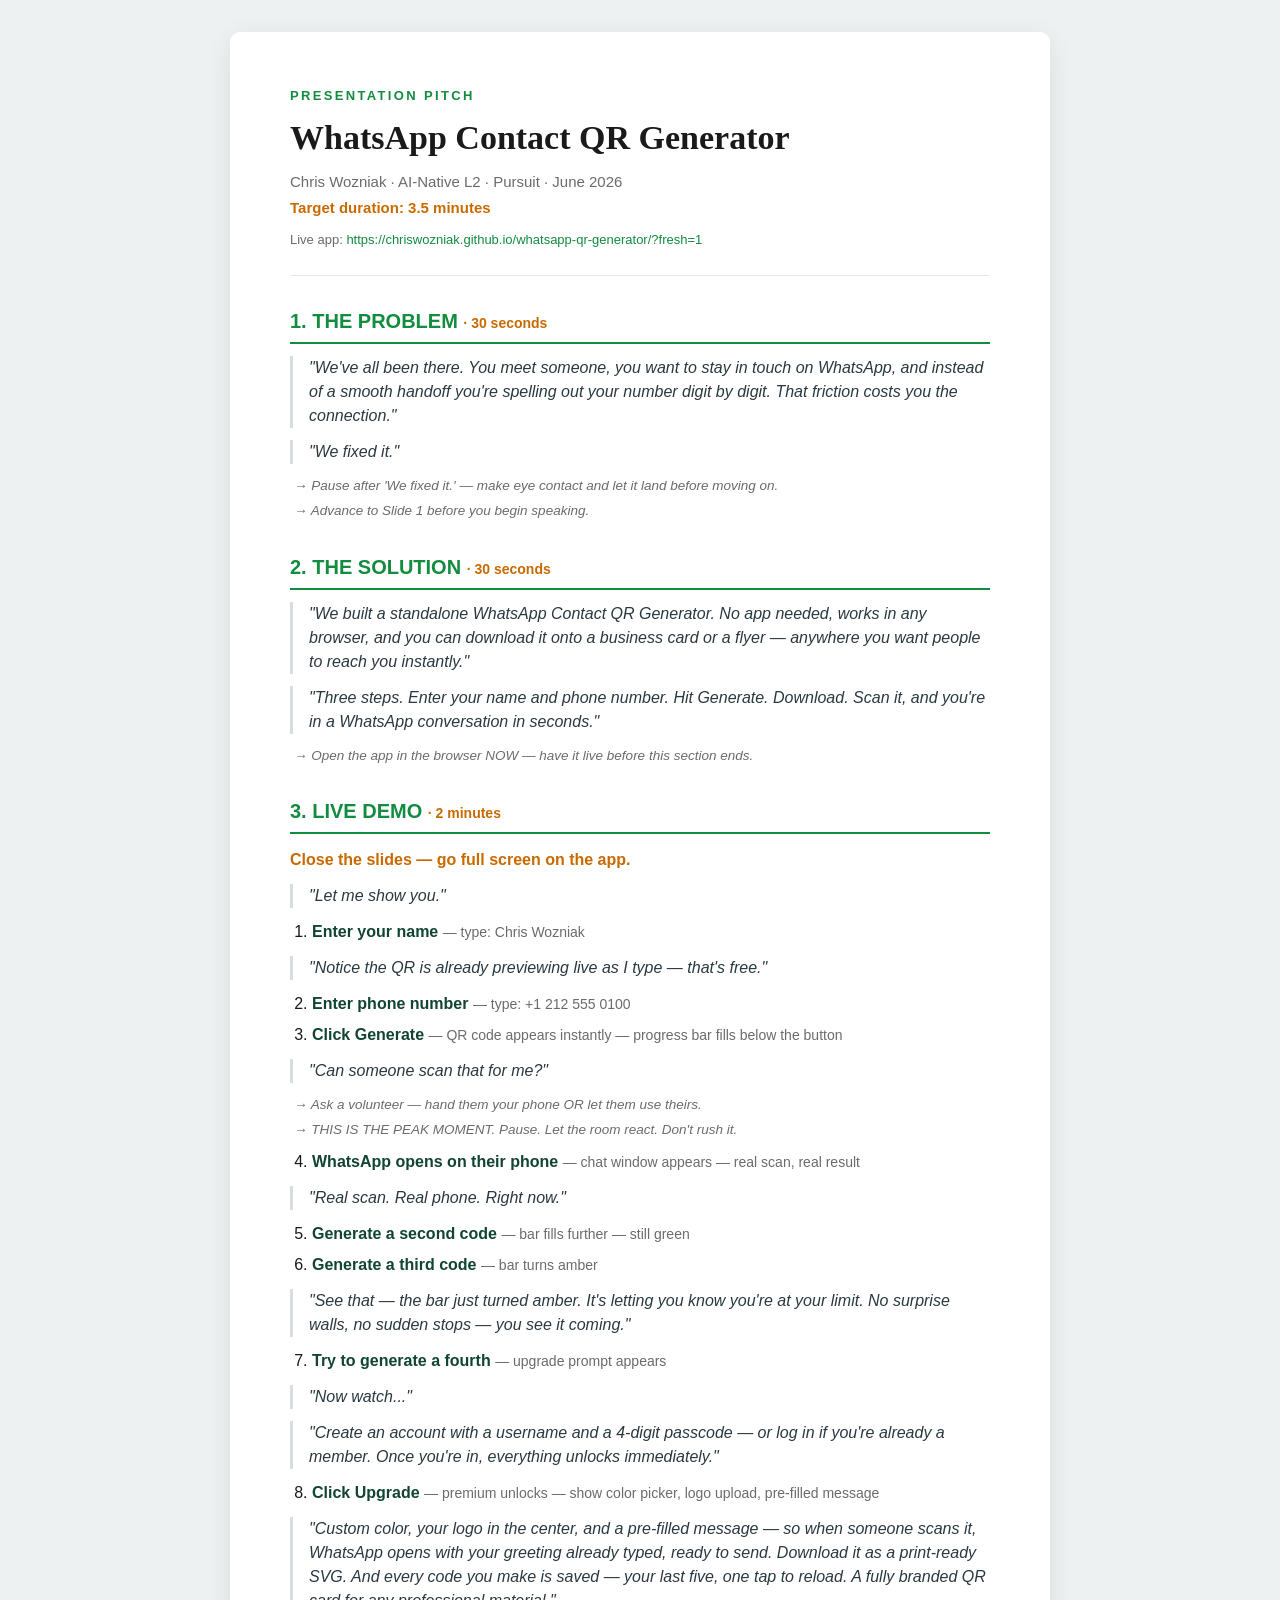
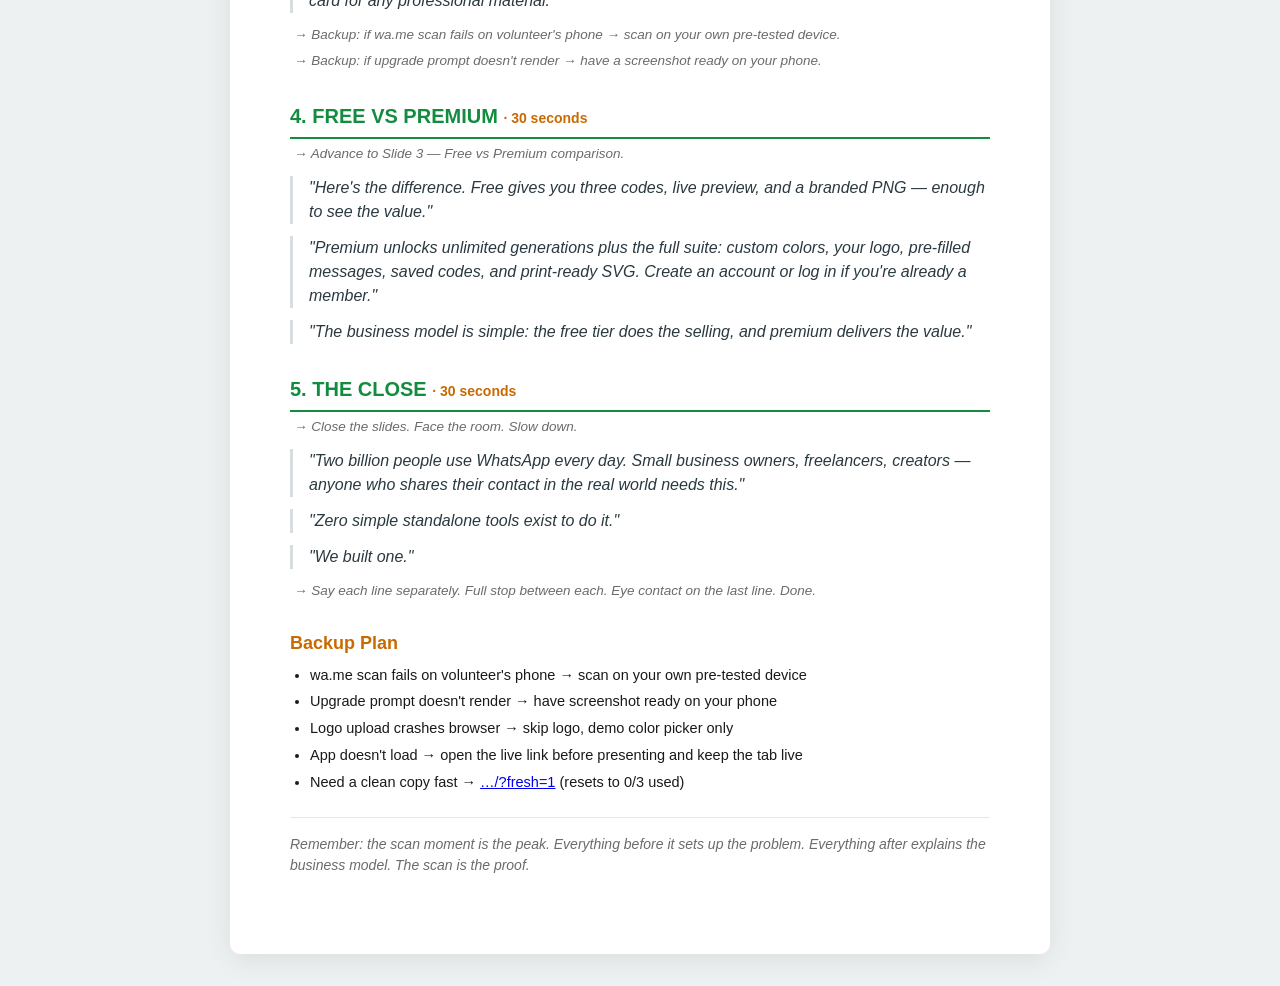
==== presentation-pitch.html @ f489c185 "Add presentation-pitch.html and link it from README HTML version of the 3.5-min pitch script (white " ====
<!DOCTYPE html>
<html lang="en">
<head>
<meta charset="utf-8"/>
<meta name="viewport" content="width=device-width, initial-scale=1"/>
<title>WhatsApp QR Generator — Presentation Pitch</title>
<style>
  :root{
    --green:#128c3e; --orange:#c86a00; --gray:#6b6b6b; --dark:#1a1a1a;
    --line:#e3e8ea; --quote:#16242b;
    --sans:-apple-system,'Segoe UI',Roboto,Helvetica,Arial,sans-serif;
    --serif:Georgia,'Times New Roman',serif;
  }
  *{box-sizing:border-box;}
  body{margin:0;background:#eef1f2;color:var(--dark);font-family:var(--sans);line-height:1.5;}
  .page{max-width:820px;margin:32px auto;background:#fff;border-radius:10px;
        box-shadow:0 6px 28px rgba(0,0,0,.08);padding:54px 60px 64px;}
  .eyebrow{color:var(--green);font-size:13px;font-weight:700;letter-spacing:.18em;text-transform:uppercase;}
  h1{font-family:var(--serif);font-size:34px;margin:6px 0 8px;}
  .byline{color:var(--gray);font-size:15px;}
  .duration{color:var(--orange);font-weight:700;font-size:15px;margin-top:4px;}
  .applink{color:var(--gray);font-size:13px;margin-top:10px;word-break:break-all;}
  .applink a{color:var(--green);text-decoration:none;}
  hr{border:none;border-top:1px solid var(--line);margin:26px 0;}
  h2{color:var(--green);font-size:20px;margin:30px 0 4px;border-bottom:2px solid var(--green);padding-bottom:6px;}
  h2 .secs{color:var(--orange);font-size:14px;font-weight:600;}
  .quote{font-style:italic;font-size:16px;margin:12px 0;padding-left:16px;border-left:3px solid #d7dee0;color:#2a3940;}
  .note{color:var(--gray);font-size:13.5px;font-style:italic;margin:5px 0 5px 4px;}
  .action{color:var(--orange);font-weight:700;margin:14px 0 6px;}
  ol.steps{margin:10px 0;padding-left:22px;}
  ol.steps li{margin:7px 0;}
  ol.steps li b{color:#143;}
  ol.steps li .detail{color:var(--gray);font-size:14px;}
  .backup h3{color:var(--orange);font-size:18px;margin:28px 0 8px;}
  .backup ul{margin:0;padding-left:20px;}
  .backup li{margin:5px 0;font-size:14.5px;}
  .remember{font-style:italic;color:var(--gray);font-size:14px;margin-top:24px;border-top:1px solid var(--line);padding-top:16px;}
  @media print{ body{background:#fff;} .page{box-shadow:none;margin:0;max-width:none;border-radius:0;} }
</style>
</head>
<body>
<div class="page">

  <div class="eyebrow">Presentation Pitch</div>
  <h1>WhatsApp Contact QR Generator</h1>
  <div class="byline">Chris Wozniak · AI-Native L2 · Pursuit · June 2026</div>
  <div class="duration">Target duration: 3.5 minutes</div>
  <div class="applink">Live app: <a href="https://chriswozniak.github.io/whatsapp-qr-generator/?fresh=1">https://chriswozniak.github.io/whatsapp-qr-generator/?fresh=1</a></div>

  <hr/>

  <h2>1. THE PROBLEM <span class="secs">· 30 seconds</span></h2>
  <p class="quote">"We've all been there. You meet someone, you want to stay in touch on WhatsApp, and instead of a smooth handoff you're spelling out your number digit by digit. That friction costs you the connection."</p>
  <p class="quote">"We fixed it."</p>
  <p class="note">→ Pause after 'We fixed it.' — make eye contact and let it land before moving on.</p>
  <p class="note">→ Advance to Slide 1 before you begin speaking.</p>

  <h2>2. THE SOLUTION <span class="secs">· 30 seconds</span></h2>
  <p class="quote">"We built a standalone WhatsApp Contact QR Generator. No app needed, works in any browser, and you can download it onto a business card or a flyer — anywhere you want people to reach you instantly."</p>
  <p class="quote">"Three steps. Enter your name and phone number. Hit Generate. Download. Scan it, and you're in a WhatsApp conversation in seconds."</p>
  <p class="note">→ Open the app in the browser NOW — have it live before this section ends.</p>

  <h2>3. LIVE DEMO <span class="secs">· 2 minutes</span></h2>
  <p class="action">Close the slides — go full screen on the app.</p>
  <p class="quote">"Let me show you."</p>
  <ol class="steps">
    <li><b>Enter your name</b> <span class="detail">— type: Chris Wozniak</span></li>
  </ol>
  <p class="quote">"Notice the QR is already previewing live as I type — that's free."</p>
  <ol class="steps" start="2">
    <li><b>Enter phone number</b> <span class="detail">— type: +1 212 555 0100</span></li>
    <li><b>Click Generate</b> <span class="detail">— QR code appears instantly — progress bar fills below the button</span></li>
  </ol>
  <p class="quote">"Can someone scan that for me?"</p>
  <p class="note">→ Ask a volunteer — hand them your phone OR let them use theirs.</p>
  <p class="note">→ THIS IS THE PEAK MOMENT. Pause. Let the room react. Don't rush it.</p>
  <ol class="steps" start="4">
    <li><b>WhatsApp opens on their phone</b> <span class="detail">— chat window appears — real scan, real result</span></li>
  </ol>
  <p class="quote">"Real scan. Real phone. Right now."</p>
  <ol class="steps" start="5">
    <li><b>Generate a second code</b> <span class="detail">— bar fills further — still green</span></li>
    <li><b>Generate a third code</b> <span class="detail">— bar turns amber</span></li>
  </ol>
  <p class="quote">"See that — the bar just turned amber. It's letting you know you're at your limit. No surprise walls, no sudden stops — you see it coming."</p>
  <ol class="steps" start="7">
    <li><b>Try to generate a fourth</b> <span class="detail">— upgrade prompt appears</span></li>
  </ol>
  <p class="quote">"Now watch..."</p>
  <p class="quote">"Create an account with a username and a 4-digit passcode — or log in if you're already a member. Once you're in, everything unlocks immediately."</p>
  <ol class="steps" start="8">
    <li><b>Click Upgrade</b> <span class="detail">— premium unlocks — show color picker, logo upload, pre-filled message</span></li>
  </ol>
  <p class="quote">"Custom color, your logo in the center, and a pre-filled message — so when someone scans it, WhatsApp opens with your greeting already typed, ready to send. Download it as a print-ready SVG. And every code you make is saved — your last five, one tap to reload. A fully branded QR card for any professional material."</p>
  <p class="note">→ Backup: if wa.me scan fails on volunteer's phone → scan on your own pre-tested device.</p>
  <p class="note">→ Backup: if upgrade prompt doesn't render → have a screenshot ready on your phone.</p>

  <h2>4. FREE VS PREMIUM <span class="secs">· 30 seconds</span></h2>
  <p class="note">→ Advance to Slide 3 — Free vs Premium comparison.</p>
  <p class="quote">"Here's the difference. Free gives you three codes, live preview, and a branded PNG — enough to see the value."</p>
  <p class="quote">"Premium unlocks unlimited generations plus the full suite: custom colors, your logo, pre-filled messages, saved codes, and print-ready SVG. Create an account or log in if you're already a member."</p>
  <p class="quote">"The business model is simple: the free tier does the selling, and premium delivers the value."</p>

  <h2>5. THE CLOSE <span class="secs">· 30 seconds</span></h2>
  <p class="note">→ Close the slides. Face the room. Slow down.</p>
  <p class="quote">"Two billion people use WhatsApp every day. Small business owners, freelancers, creators — anyone who shares their contact in the real world needs this."</p>
  <p class="quote">"Zero simple standalone tools exist to do it."</p>
  <p class="quote">"We built one."</p>
  <p class="note">→ Say each line separately. Full stop between each. Eye contact on the last line. Done.</p>

  <div class="backup">
    <h3>Backup Plan</h3>
    <ul>
      <li>wa.me scan fails on volunteer's phone → scan on your own pre-tested device</li>
      <li>Upgrade prompt doesn't render → have screenshot ready on your phone</li>
      <li>Logo upload crashes browser → skip logo, demo color picker only</li>
      <li>App doesn't load → open the live link before presenting and keep the tab live</li>
      <li>Need a clean copy fast → <a href="https://chriswozniak.github.io/whatsapp-qr-generator/?fresh=1">…/?fresh=1</a> (resets to 0/3 used)</li>
    </ul>
  </div>

  <p class="remember">Remember: the scan moment is the peak. Everything before it sets up the problem. Everything after explains the business model. The scan is the proof.</p>

</div>
</body>
</html>
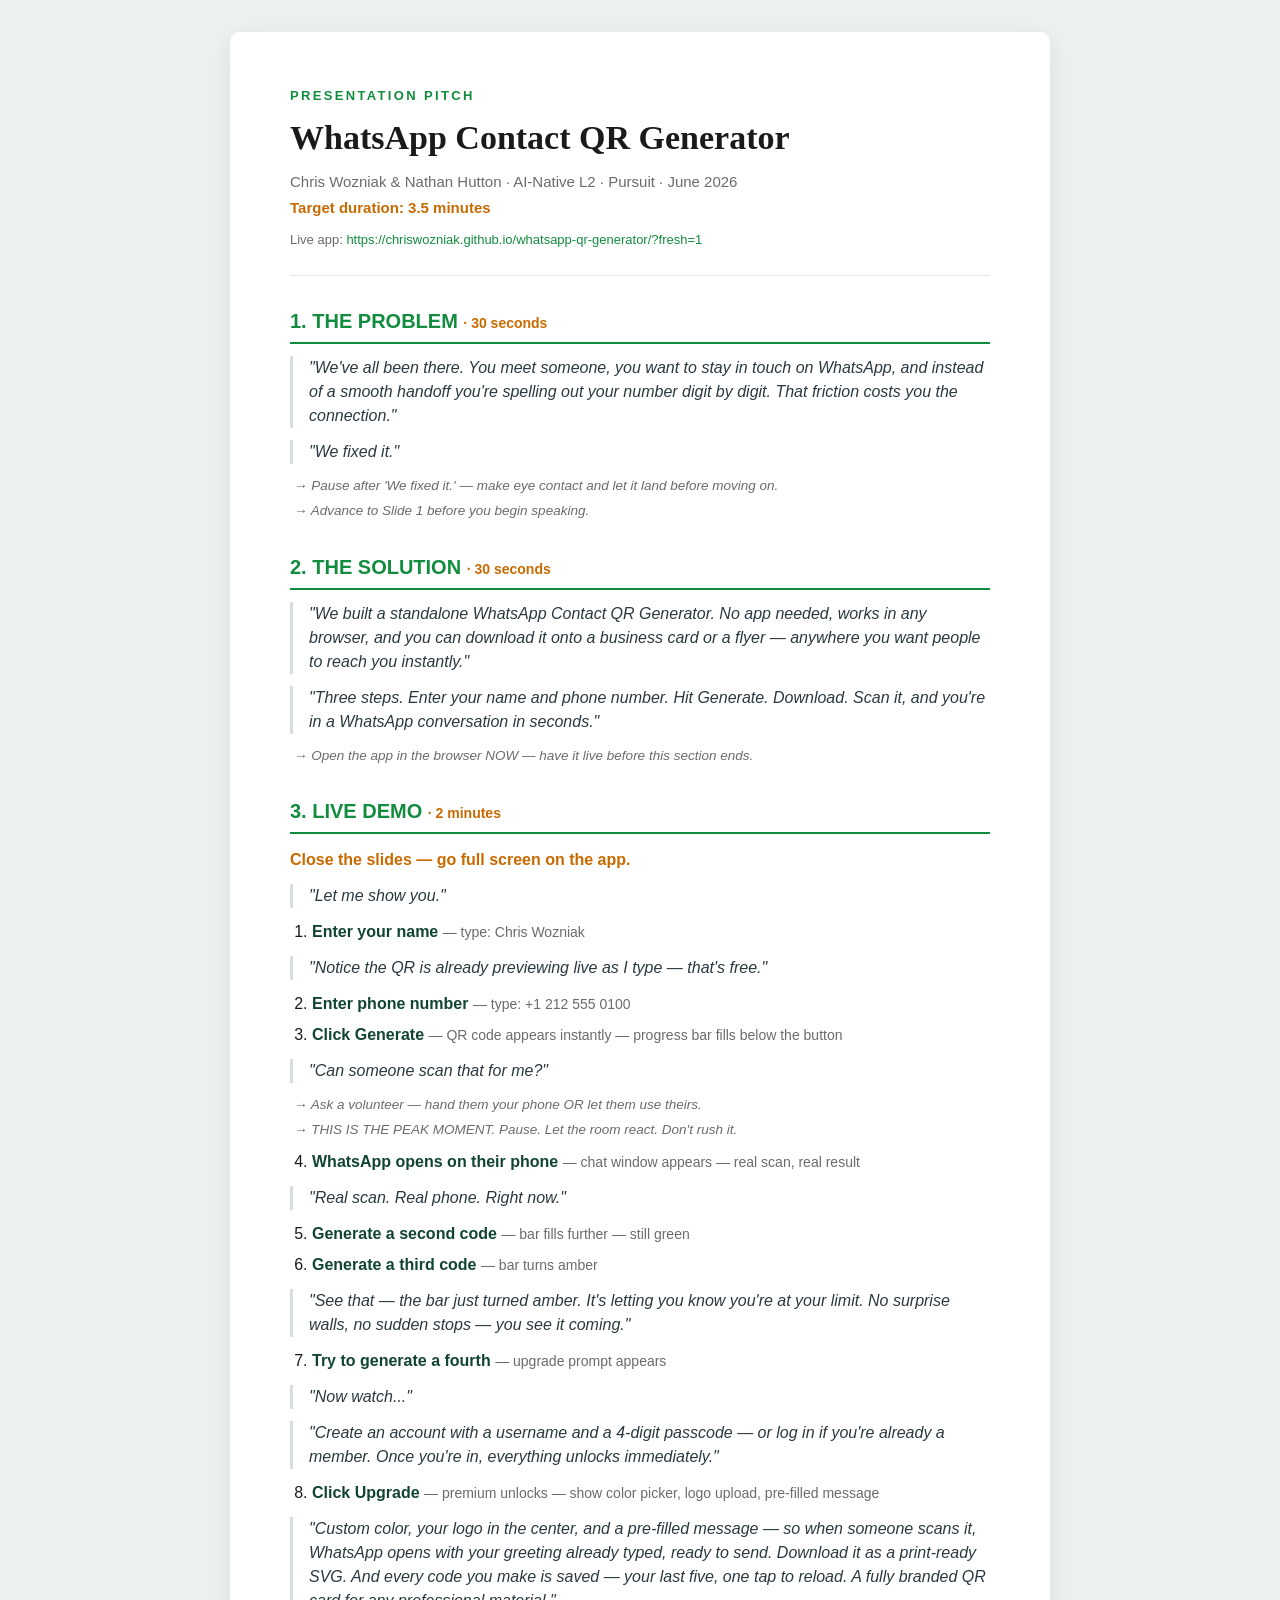
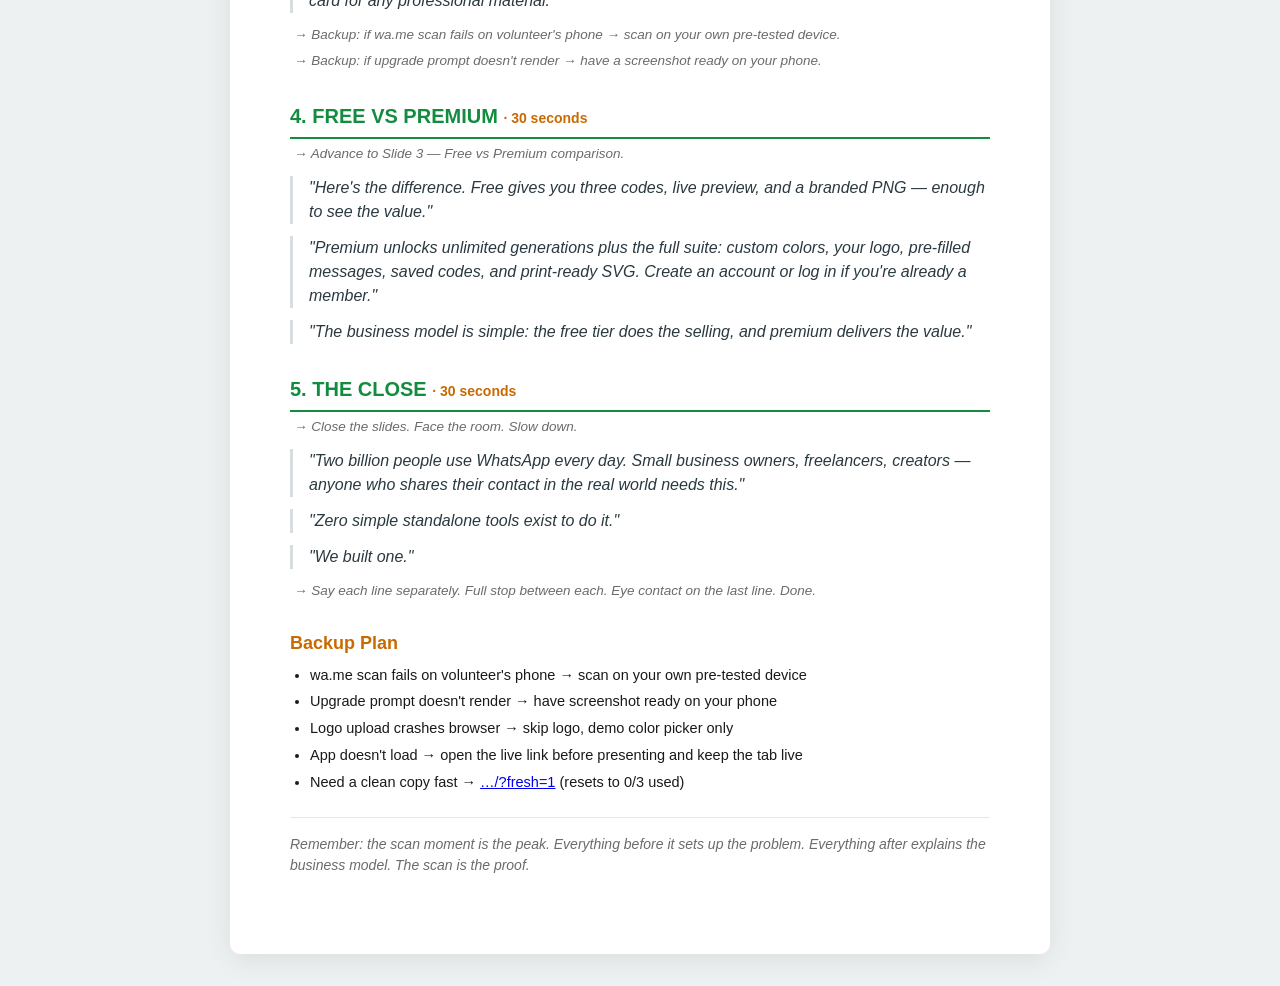
==== commit cbc60841: "Credit both teammates on the pitch byline (add Nathan Hutton) Co-Authored-By: Claude Opus 4.8 <norep" ====
--- a/presentation-pitch.html
+++ b/presentation-pitch.html
@@ -35,7 +35,31 @@
   .backup ul{margin:0;padding-left:20px;}
   .backup li{margin:5px 0;font-size:14.5px;}
   .remember{font-style:italic;color:var(--gray);font-size:14px;margin-top:24px;border-top:1px solid var(--line);padding-top:16px;}
-  @media print{ body{background:#fff;} .page{box-shadow:none;margin:0;max-width:none;border-radius:0;} }
+  @media print{
+    @page{ size:letter; margin:0.4in 0.55in; }
+    body{background:#fff;}
+    .page{box-shadow:none;margin:0;max-width:none;border-radius:0;padding:0;}
+    .eyebrow{font-size:10px;}
+    h1{font-size:21px;margin:2px 0 3px;}
+    .byline,.duration{font-size:10.5px;}
+    .duration{margin-top:2px;}
+    .applink{display:none;}            /* redundant on paper; link is in the README */
+    hr{margin:8px 0;}
+    h2{font-size:13.5px;margin:11px 0 2px;padding-bottom:3px;}
+    h2 .secs{font-size:10.5px;}
+    .quote{font-size:10.5px;margin:4px 0;padding-left:9px;line-height:1.32;}
+    .note{font-size:9.5px;margin:1px 0 1px 3px;line-height:1.3;}
+    .action{font-size:10.5px;margin:6px 0 3px;}
+    ol.steps{margin:4px 0;padding-left:20px;}
+    ol.steps li{margin:2px 0;font-size:10.5px;}
+    ol.steps li .detail{font-size:9.5px;}
+    .backup h3{font-size:12.5px;margin:9px 0 3px;}
+    .backup ul{padding-left:18px;}
+    .backup li{font-size:9.5px;margin:1px 0;}
+    .remember{font-size:9.5px;margin-top:9px;padding-top:7px;}
+    /* Clean split: sections 1–3 on page 1, the rest on page 2. */
+    h2.pg2{break-before:page;page-break-before:always;}
+  }
 </style>
 </head>
 <body>
@@ -43,7 +67,7 @@
 
   <div class="eyebrow">Presentation Pitch</div>
   <h1>WhatsApp Contact QR Generator</h1>
-  <div class="byline">Chris Wozniak · AI-Native L2 · Pursuit · June 2026</div>
+  <div class="byline">Chris Wozniak &amp; Nathan Hutton · AI-Native L2 · Pursuit · June 2026</div>
   <div class="duration">Target duration: 3.5 minutes</div>
   <div class="applink">Live app: <a href="https://chriswozniak.github.io/whatsapp-qr-generator/?fresh=1">https://chriswozniak.github.io/whatsapp-qr-generator/?fresh=1</a></div>
 
@@ -95,7 +119,7 @@
   <p class="note">→ Backup: if wa.me scan fails on volunteer's phone → scan on your own pre-tested device.</p>
   <p class="note">→ Backup: if upgrade prompt doesn't render → have a screenshot ready on your phone.</p>
 
-  <h2>4. FREE VS PREMIUM <span class="secs">· 30 seconds</span></h2>
+  <h2 class="pg2">4. FREE VS PREMIUM <span class="secs">· 30 seconds</span></h2>
   <p class="note">→ Advance to Slide 3 — Free vs Premium comparison.</p>
   <p class="quote">"Here's the difference. Free gives you three codes, live preview, and a branded PNG — enough to see the value."</p>
   <p class="quote">"Premium unlocks unlimited generations plus the full suite: custom colors, your logo, pre-filled messages, saved codes, and print-ready SVG. Create an account or log in if you're already a member."</p>
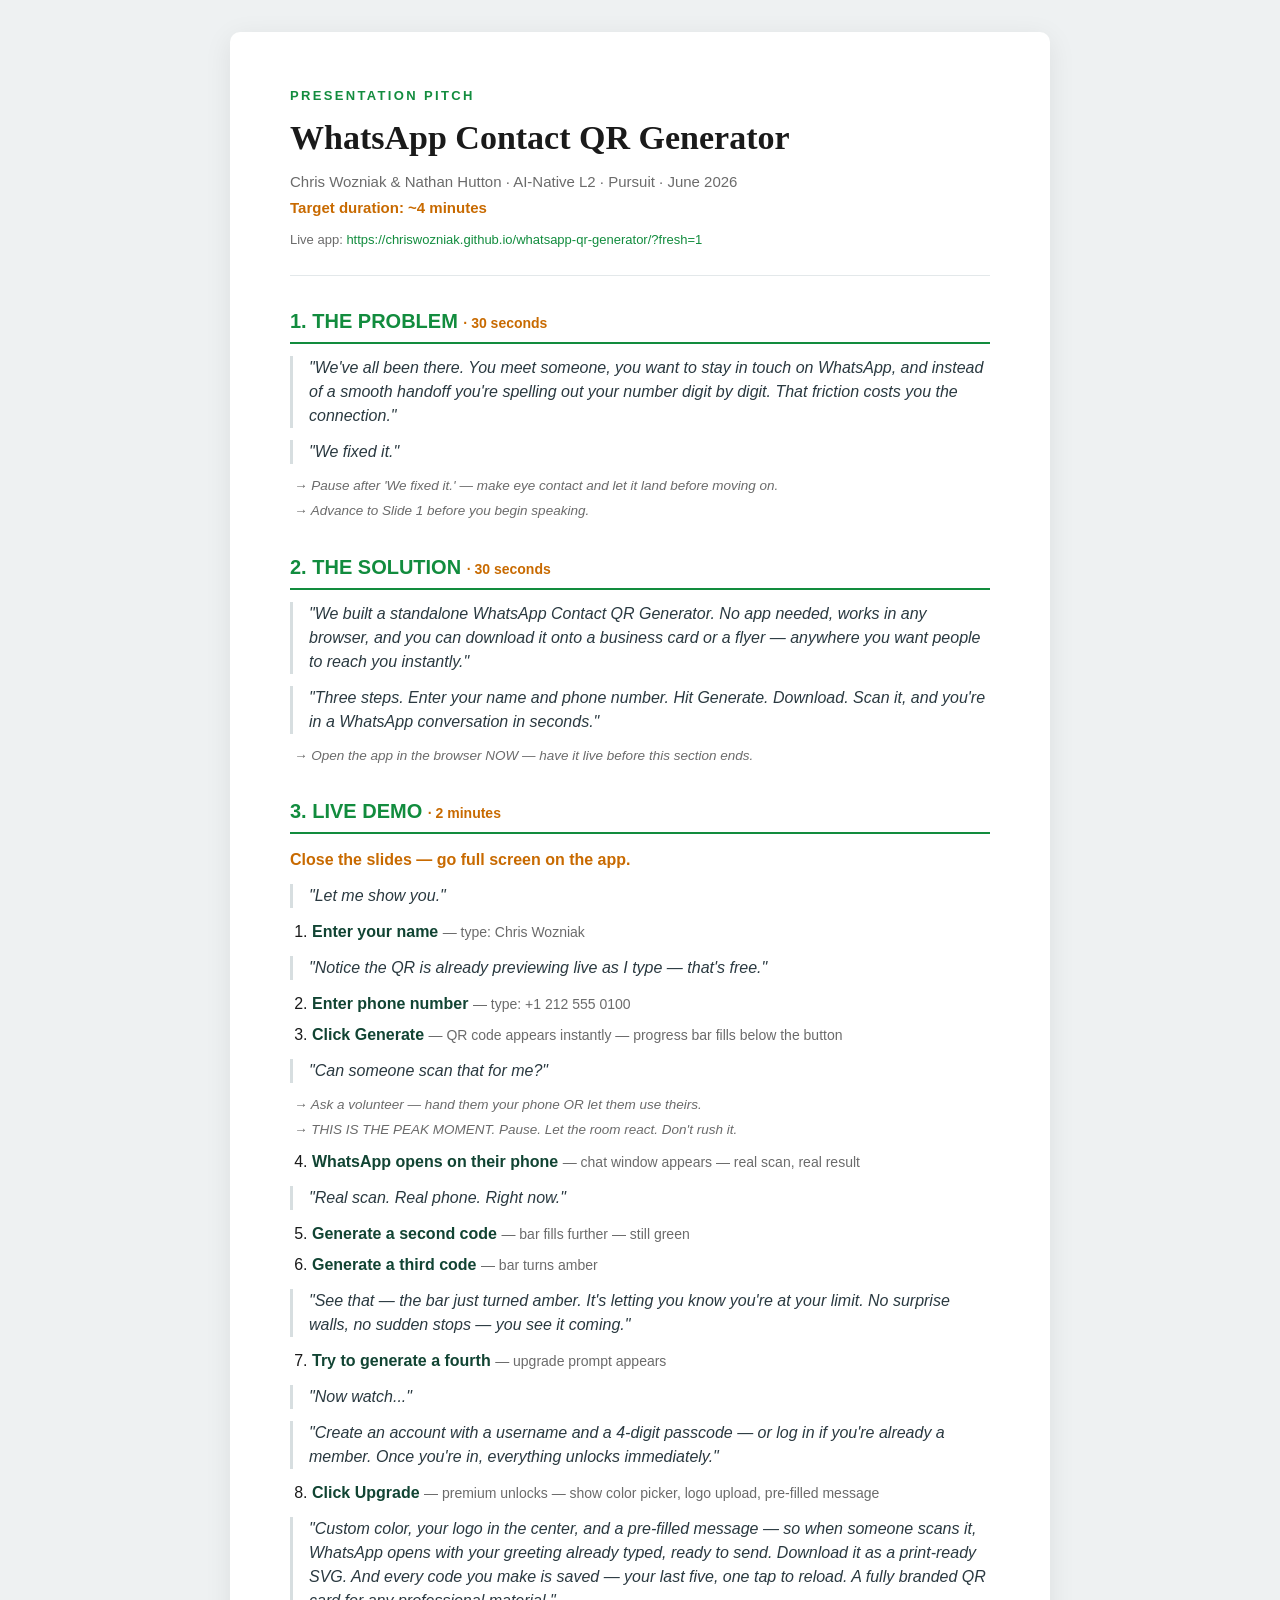
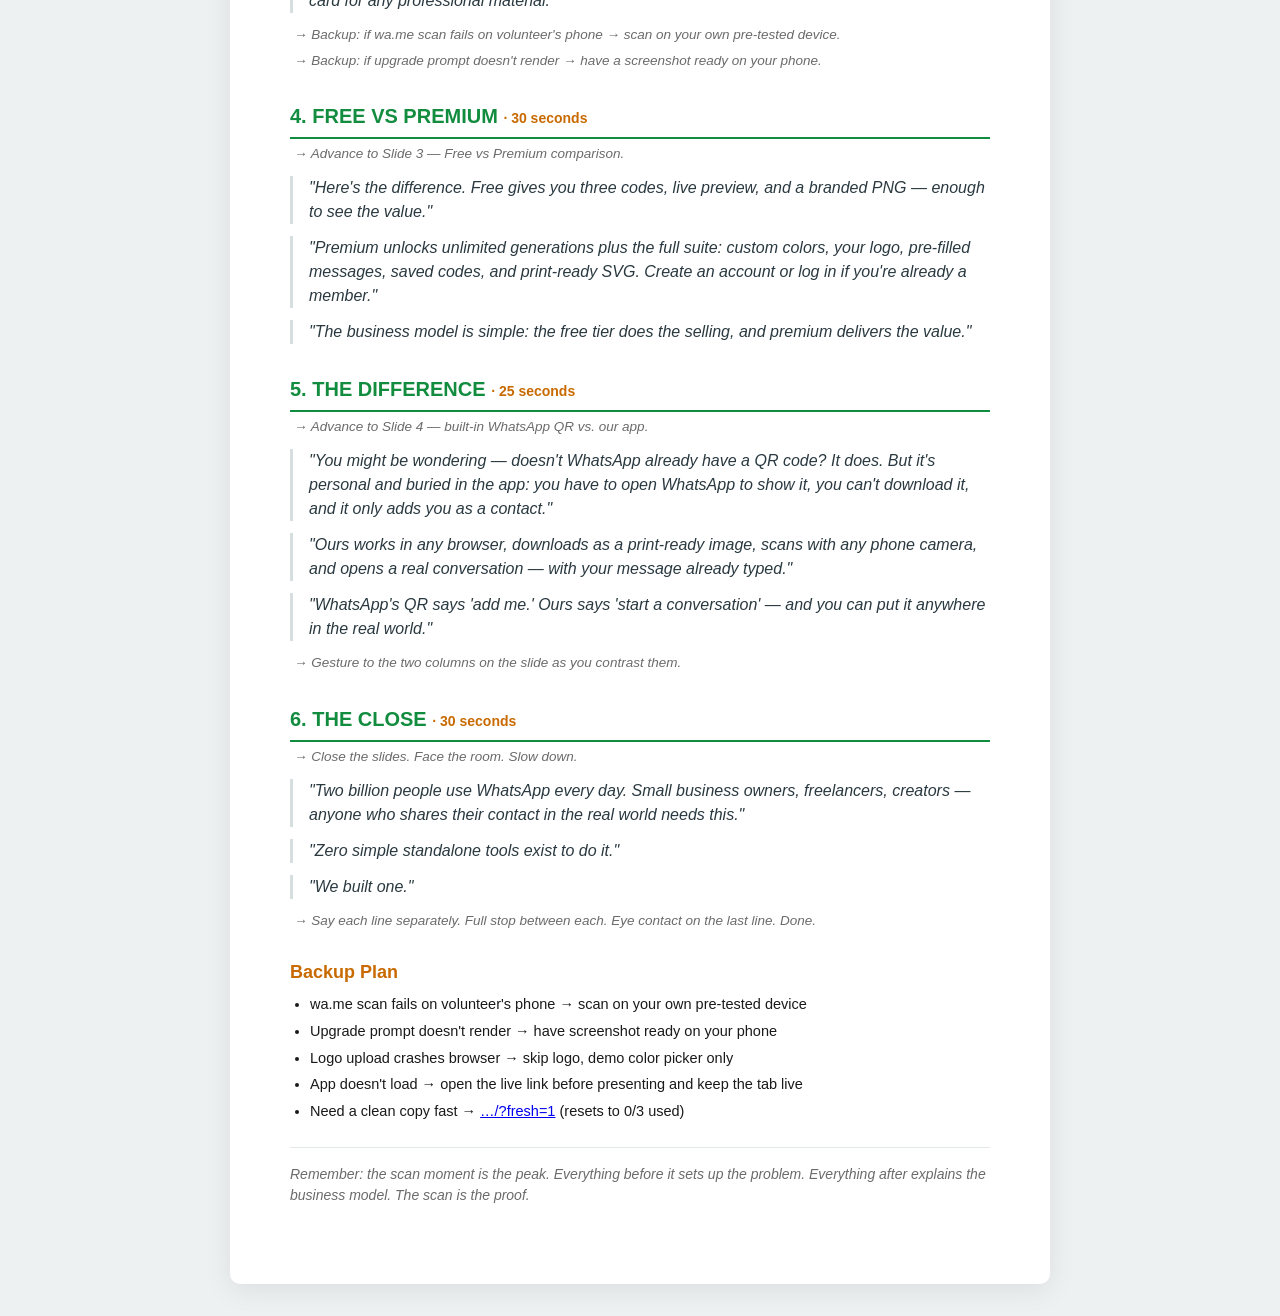
==== commit 862b8962: "Add 'The Difference' beat to pitch (built-in QR vs. our app); rebalance print New Section 5 mapped t" ====
--- a/presentation-pitch.html
+++ b/presentation-pitch.html
@@ -36,29 +36,38 @@
   .backup li{margin:5px 0;font-size:14.5px;}
   .remember{font-style:italic;color:var(--gray);font-size:14px;margin-top:24px;border-top:1px solid var(--line);padding-top:16px;}
   @media print{
-    @page{ size:letter; margin:0.4in 0.55in; }
+    @page{ size:letter; margin:0.5in 0.6in; }
     body{background:#fff;}
     .page{box-shadow:none;margin:0;max-width:none;border-radius:0;padding:0;}
-    .eyebrow{font-size:10px;}
-    h1{font-size:21px;margin:2px 0 3px;}
-    .byline,.duration{font-size:10.5px;}
-    .duration{margin-top:2px;}
-    .applink{display:none;}            /* redundant on paper; link is in the README */
-    hr{margin:8px 0;}
-    h2{font-size:13.5px;margin:11px 0 2px;padding-bottom:3px;}
-    h2 .secs{font-size:10.5px;}
-    .quote{font-size:10.5px;margin:4px 0;padding-left:9px;line-height:1.32;}
-    .note{font-size:9.5px;margin:1px 0 1px 3px;line-height:1.3;}
-    .action{font-size:10.5px;margin:6px 0 3px;}
-    ol.steps{margin:4px 0;padding-left:20px;}
-    ol.steps li{margin:2px 0;font-size:10.5px;}
-    ol.steps li .detail{font-size:9.5px;}
-    .backup h3{font-size:12.5px;margin:9px 0 3px;}
-    .backup ul{padding-left:18px;}
-    .backup li{font-size:9.5px;margin:1px 0;}
-    .remember{font-size:9.5px;margin-top:9px;padding-top:7px;}
-    /* Clean split: sections 1–3 on page 1, the rest on page 2. */
-    h2.pg2{break-before:page;page-break-before:always;}
+
+    /* Uniform, readable sizing across both pages. */
+    .eyebrow{font-size:12px;}
+    h1{font-size:24px;margin:4px 0 5px;}
+    .byline,.duration{font-size:12.5px;}
+    .duration{margin-top:3px;}
+    .applink{display:none;}             /* redundant on paper; link is in the README */
+    hr{margin:12px 0;}
+    h2{font-size:15.5px;margin:14px 0 5px;padding-bottom:5px;}
+    h2 .secs{font-size:12px;}
+    .quote{font-size:12.5px;margin:8px 0;padding-left:11px;line-height:1.45;}
+    .note{font-size:11.5px;margin:4px 0 4px 4px;line-height:1.35;}
+    .action{font-size:12.5px;margin:9px 0 5px;}
+    ol.steps{margin:6px 0;padding-left:22px;}
+    ol.steps li{margin:5px 0;font-size:12.5px;}
+    ol.steps li .detail{font-size:11.5px;}
+    .backup h3{font-size:15px;margin:15px 0 6px;}
+    .backup ul{padding-left:21px;}
+    .backup li{font-size:12px;margin:6px 0;line-height:1.38;}
+    .remember{font-size:12px;margin-top:16px;padding-top:13px;}
+
+    /* Don't split a quote/step/note across the page break. */
+    .quote, ol.steps li, .backup li, .note{break-inside:avoid;page-break-inside:avoid;}
+
+    /* Clean split: page 1 = Problem/Solution/Demo, page 2 = the rest. */
+    h2.pg2{break-before:page;page-break-before:always;margin-top:0;}
+    /* A touch more breathing room on the lighter second half. */
+    .pg2 ~ .quote{margin:10px 0;}
+    .pg2 ~ .note{margin:6px 0 6px 4px;}
   }
 </style>
 </head>
@@ -68,7 +77,7 @@
   <div class="eyebrow">Presentation Pitch</div>
   <h1>WhatsApp Contact QR Generator</h1>
   <div class="byline">Chris Wozniak &amp; Nathan Hutton · AI-Native L2 · Pursuit · June 2026</div>
-  <div class="duration">Target duration: 3.5 minutes</div>
+  <div class="duration">Target duration: ~4 minutes</div>
   <div class="applink">Live app: <a href="https://chriswozniak.github.io/whatsapp-qr-generator/?fresh=1">https://chriswozniak.github.io/whatsapp-qr-generator/?fresh=1</a></div>
 
   <hr/>
@@ -125,7 +134,14 @@
   <p class="quote">"Premium unlocks unlimited generations plus the full suite: custom colors, your logo, pre-filled messages, saved codes, and print-ready SVG. Create an account or log in if you're already a member."</p>
   <p class="quote">"The business model is simple: the free tier does the selling, and premium delivers the value."</p>
 
-  <h2>5. THE CLOSE <span class="secs">· 30 seconds</span></h2>
+  <h2>5. THE DIFFERENCE <span class="secs">· 25 seconds</span></h2>
+  <p class="note">→ Advance to Slide 4 — built-in WhatsApp QR vs. our app.</p>
+  <p class="quote">"You might be wondering — doesn't WhatsApp already have a QR code? It does. But it's personal and buried in the app: you have to open WhatsApp to show it, you can't download it, and it only adds you as a contact."</p>
+  <p class="quote">"Ours works in any browser, downloads as a print-ready image, scans with any phone camera, and opens a real conversation — with your message already typed."</p>
+  <p class="quote">"WhatsApp's QR says 'add me.' Ours says 'start a conversation' — and you can put it anywhere in the real world."</p>
+  <p class="note">→ Gesture to the two columns on the slide as you contrast them.</p>
+
+  <h2>6. THE CLOSE <span class="secs">· 30 seconds</span></h2>
   <p class="note">→ Close the slides. Face the room. Slow down.</p>
   <p class="quote">"Two billion people use WhatsApp every day. Small business owners, freelancers, creators — anyone who shares their contact in the real world needs this."</p>
   <p class="quote">"Zero simple standalone tools exist to do it."</p>
